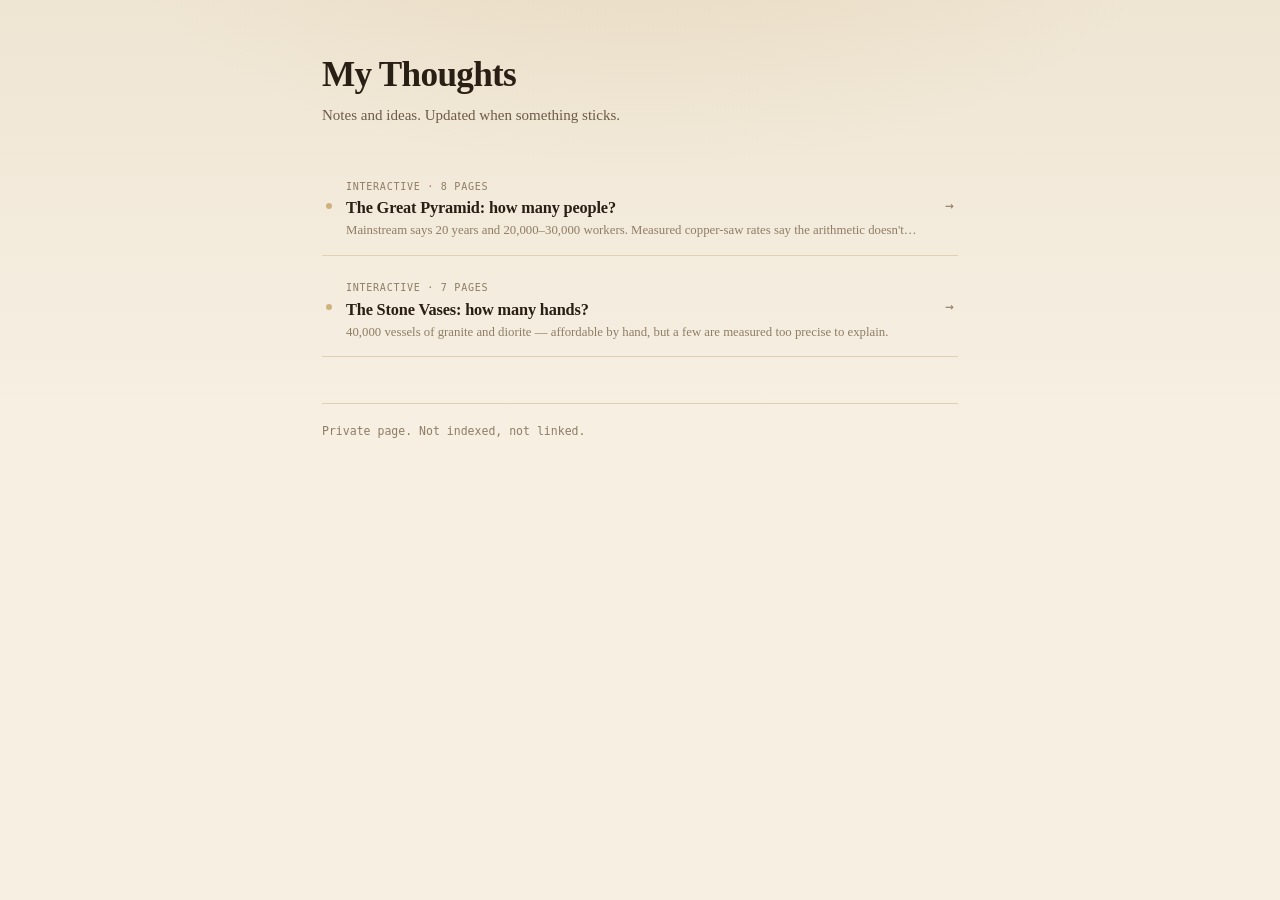
==== index.html @ 9104dd77 "feat(vases): new interactive page on the predynastic stone vases Sibling page to the pyramid explain" ====
<!DOCTYPE html>
<html lang="en">
<head>
<meta charset="utf-8">
<meta name="viewport" content="width=device-width, initial-scale=1">
<meta name="robots" content="noindex, nofollow, noarchive, nosnippet, noimageindex, nocache">
<meta name="googlebot" content="noindex, nofollow, noarchive, nosnippet, noimageindex, nocache">
<meta name="bingbot" content="noindex, nofollow, noarchive, nosnippet">
<meta name="referrer" content="no-referrer">
<link rel="icon" href="data:,">
<title>My Thoughts</title>
<style>
  :root{
    --bg:#14100b; --bg-2:#1a150f;
    --surface:#221b13; --surface-2:#2b2219;
    --line:#3d3025; --line-2:#54432f;
    --text:#f2e8d8; --muted:#b9a68c; --dim:#8a7a63;
    --gold:#D9A441; --gold-2:#B8862E;
    --radius:12px;
    --mono:ui-monospace,SFMono-Regular,Menlo,Consolas,monospace;
    --serif:"Iowan Old Style","Palatino Linotype",Palatino,Georgia,serif;
  }
  @media (prefers-color-scheme:light){
    :root{
      --bg:#f6efe2; --bg-2:#efe5d3;
      --surface:#fffdf8; --surface-2:#f4ead8;
      --line:#e0d0b4; --line-2:#c9b291;
      --text:#2a1f14; --muted:#6d5b45; --dim:#8f7d64;
      --gold:#A9781B; --gold-2:#8A6114;
    }
  }
  *{box-sizing:border-box}
  html{-webkit-text-size-adjust:100%}
  body{
    margin:0;background:var(--bg);color:var(--text);
    font:16px/1.6 var(--serif);-webkit-font-smoothing:antialiased;
    background-image:radial-gradient(ellipse 900px 480px at 50% -14%, color-mix(in srgb,var(--gold) 10%,transparent), transparent 62%),
                     linear-gradient(180deg,var(--bg-2),var(--bg) 45%);
    background-attachment:fixed;
    min-height:100vh;
  }
  .wrap{max-width:680px;margin:0 auto;padding:56px 22px 90px}

  header{margin-bottom:30px}
  h1{font-size:clamp(1.7rem,4.5vw,2.2rem);line-height:1.1;margin:0 0 8px;
    letter-spacing:-.02em;font-weight:600}
  .tagline{color:var(--muted);margin:0;font-size:.94rem}


  /* ── compact topic list ─────────────────────────────── */
  .topics{display:grid;gap:2px}

  a.topic{
    display:grid;grid-template-columns:auto 1fr auto;gap:14px;align-items:center;
    padding:15px 4px;text-decoration:none;color:inherit;
    border-bottom:1px solid var(--line);
    transition:padding .16s,background .16s;
  }
  a.topic:hover{background:color-mix(in srgb,var(--gold) 5%,transparent);padding-left:10px}
  a.topic:hover .tt{color:var(--gold)}
  a.topic:hover .arrow{color:var(--gold);transform:translateX(3px)}
  a.topic:focus-visible{outline:2px solid var(--gold);outline-offset:2px;border-radius:4px}

  .mark{width:6px;height:6px;border-radius:50%;background:var(--gold);opacity:.5;flex:none}
  a.topic:hover .mark{opacity:1}

  .tmain{min-width:0}
  .tt{font-size:1.02rem;font-weight:600;line-height:1.35;margin:0 0 2px;
    letter-spacing:-.01em;transition:color .16s}
  .td{font-size:.8rem;color:var(--dim);margin:0;line-height:1.45;
    display:-webkit-box;-webkit-line-clamp:1;-webkit-box-orient:vertical;overflow:hidden}
  .arrow{color:var(--dim);font-family:var(--mono);font-size:.9rem;transition:color .16s,transform .16s;flex:none}

  .meta{font-family:var(--mono);font-size:.63rem;letter-spacing:.07em;text-transform:uppercase;
    color:var(--dim);margin-bottom:2px}

  footer{margin-top:46px;padding-top:18px;border-top:1px solid var(--line);
    color:var(--dim);font-size:.72rem;font-family:var(--mono);line-height:1.6}

  @media (max-width:520px){
    .wrap{padding:38px 16px 70px}
    a.topic{padding:13px 2px}
    .td{-webkit-line-clamp:2}
  }
  @media (prefers-reduced-motion:reduce){*{transition:none!important}}
</style>
</head>
<body>
<div class="wrap">

  <header>
    <h1>My Thoughts</h1>
    <p class="tagline">Notes and ideas. Updated when something sticks.</p>
  </header>

  <main class="topics" id="topics">

    <a class="topic" href="pyramids/" data-topics="pyramids">
      <span class="mark"></span>
      <span class="tmain">
        <span class="meta">Interactive · 8 pages</span>
        <div class="tt">The Great Pyramid: how many people?</div>
        <p class="td">Mainstream says 20 years and 20,000–30,000 workers. Measured copper-saw rates say the arithmetic doesn't close.</p>
      </span>
      <span class="arrow">→</span>
    </a>

    <a class="topic" href="vases/" data-topics="vases">
      <span class="mark"></span>
      <span class="tmain">
        <span class="meta">Interactive · 7 pages</span>
        <div class="tt">The Stone Vases: how many hands?</div>
        <p class="td">40,000 vessels of granite and diorite — affordable by hand, but a few are measured too precise to explain.</p>
      </span>
      <span class="arrow">→</span>
    </a>

  </main>

  <footer>
    Private page. Not indexed, not linked.
  </footer>

</div>

<script>
(() => {
  /* single topic for now — nothing to filter */
})();
</script>
</body>
</html>
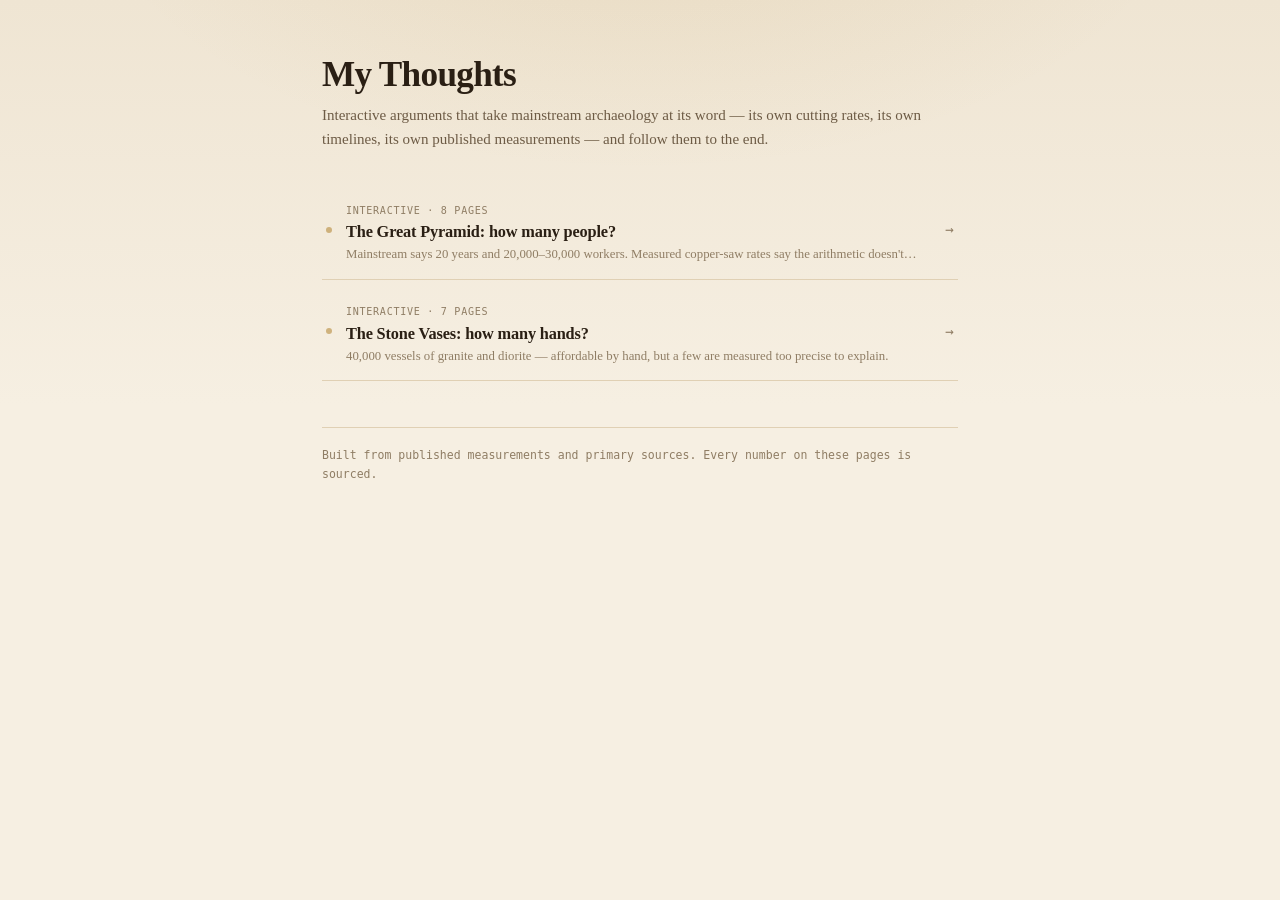
==== commit 3818bd97: "feat(seo): make the site indexable and crawlable Reverses the link-only posture: robots.txt now allo" ====
--- a/index.html
+++ b/index.html
@@ -3,12 +3,55 @@
 <head>
 <meta charset="utf-8">
 <meta name="viewport" content="width=device-width, initial-scale=1">
-<meta name="robots" content="noindex, nofollow, noarchive, nosnippet, noimageindex, nocache">
-<meta name="googlebot" content="noindex, nofollow, noarchive, nosnippet, noimageindex, nocache">
-<meta name="bingbot" content="noindex, nofollow, noarchive, nosnippet">
-<meta name="referrer" content="no-referrer">
+<meta name="referrer" content="strict-origin-when-cross-origin">
 <link rel="icon" href="data:,">
-<title>My Thoughts</title>
+<title>My Thoughts — ancient engineering, checked</title>
+<meta name="description" content="Interactive explainers that take mainstream archaeology's own numbers and follow them to the end: the Great Pyramid's workforce and the Egyptian stone vases.">
+<meta name="author" content="Milan Kuba">
+<meta name="robots" content="index, follow, max-image-preview:large, max-snippet:-1">
+<link rel="canonical" href="https://akumetsu183.github.io/my-thoughts-y9e38ene61ed/">
+
+<!-- Open Graph -->
+<meta property="og:type" content="website">
+<meta property="og:site_name" content="My Thoughts">
+<meta property="og:title" content="My Thoughts — ancient engineering, checked">
+<meta property="og:description" content="Interactive explainers that take mainstream archaeology's own numbers and follow them to the end: the Great Pyramid's workforce and the Egyptian stone vases.">
+<meta property="og:url" content="https://akumetsu183.github.io/my-thoughts-y9e38ene61ed/">
+<meta property="og:locale" content="en_GB">
+<meta property="og:image" content="https://akumetsu183.github.io/my-thoughts-y9e38ene61ed/og-card.png">
+<meta property="og:image:width" content="1200">
+<meta property="og:image:height" content="630">
+<meta property="og:image:alt" content="My Thoughts — interactive arguments about ancient engineering">
+
+<!-- Twitter / X -->
+<meta name="twitter:card" content="summary_large_image">
+<meta name="twitter:title" content="My Thoughts — ancient engineering, checked">
+<meta name="twitter:description" content="Interactive explainers that take mainstream archaeology's own numbers and follow them to the end: the Great Pyramid's workforce and the Egyptian stone vases.">
+<meta name="twitter:image" content="https://akumetsu183.github.io/my-thoughts-y9e38ene61ed/og-card.png">
+
+<script type="application/ld+json">
+{
+  "@context": "https://schema.org",
+  "@type": "WebSite",
+  "name": "My Thoughts",
+  "url": "https://akumetsu183.github.io/my-thoughts-y9e38ene61ed/",
+  "description": "Interactive explainers on ancient engineering, built from published measurements and primary sources.",
+  "inLanguage": "en",
+  "hasPart": [
+    {
+      "@type": "WebPage",
+      "name": "The Great Pyramid: how many people?",
+      "url": "https://akumetsu183.github.io/my-thoughts-y9e38ene61ed/pyramids/"
+    },
+    {
+      "@type": "WebPage",
+      "name": "The Stone Vases: how many hands?",
+      "url": "https://akumetsu183.github.io/my-thoughts-y9e38ene61ed/vases/"
+    }
+  ]
+}
+</script>
+
 <style>
   :root{
     --bg:#14100b; --bg-2:#1a150f;
@@ -90,7 +133,7 @@
 
   <header>
     <h1>My Thoughts</h1>
-    <p class="tagline">Notes and ideas. Updated when something sticks.</p>
+    <p class="tagline">Interactive arguments that take mainstream archaeology at its word — its own cutting rates, its own timelines, its own published measurements — and follow them to the end.</p>
   </header>
 
   <main class="topics" id="topics">
@@ -118,7 +161,7 @@
   </main>
 
   <footer>
-    Private page. Not indexed, not linked.
+    Built from published measurements and primary sources. Every number on these pages is sourced.
   </footer>
 
 </div>
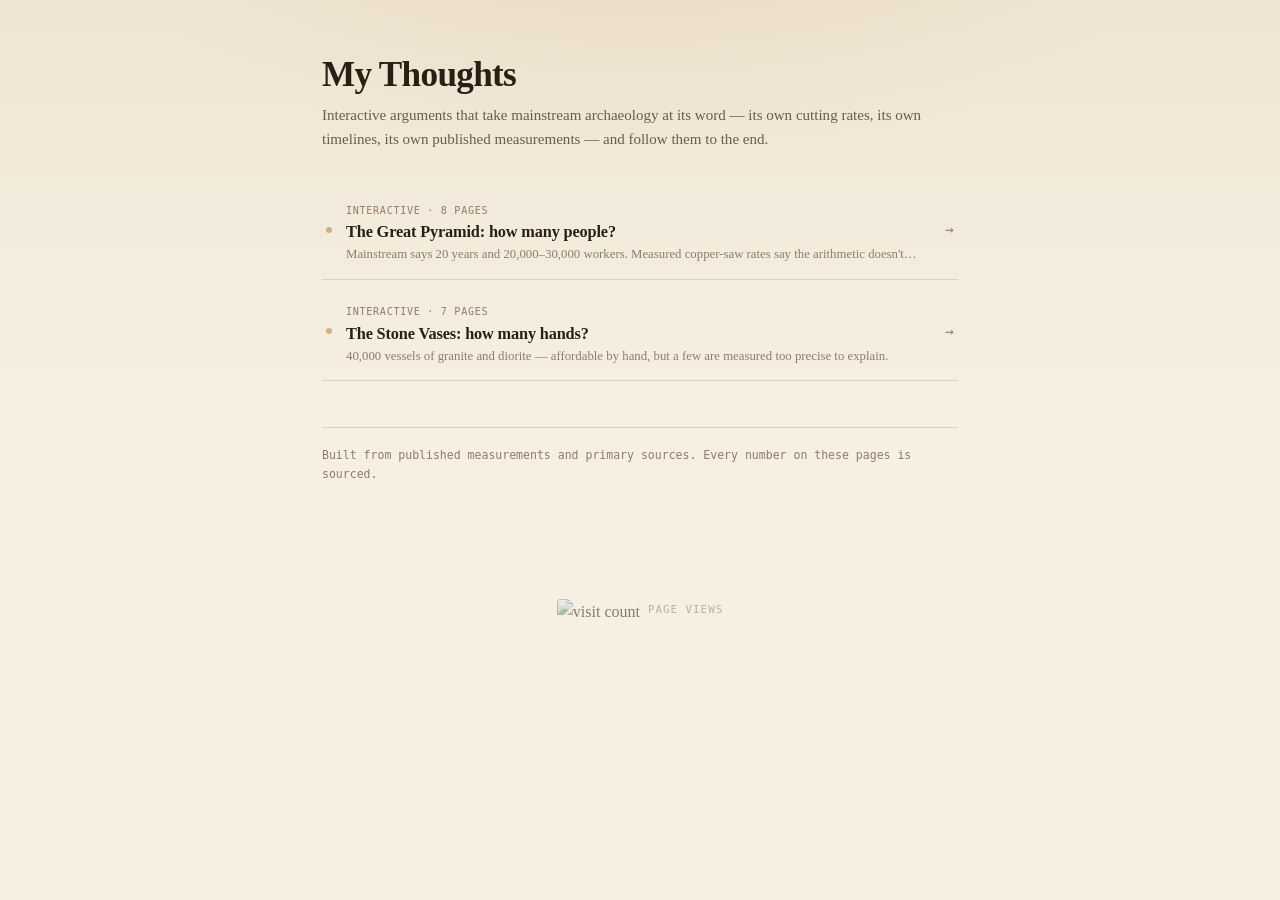
==== commit 4aea437a: "feat: add per-page visit counters GitHub Pages serves static files with no access logs, so any count" ====
--- a/index.html
+++ b/index.html
@@ -126,6 +126,13 @@
     .td{-webkit-line-clamp:2}
   }
   @media (prefers-reduced-motion:reduce){*{transition:none!important}}
+  /* ── VISIT COUNTER ── */
+  .visits{display:flex;align-items:center;gap:8px;justify-content:center;
+    padding:26px 0 34px;opacity:.55;transition:opacity .2s}
+  .visits:hover{opacity:.9}
+  .visits img{height:20px;width:auto;border-radius:3px;filter:saturate(.55) brightness(.95)}
+  .visits span{font:500 .68rem var(--mono);letter-spacing:.09em;
+    text-transform:uppercase;color:var(--dim)}
 </style>
 </head>
 <body>
@@ -171,5 +178,9 @@
   /* single topic for now — nothing to filter */
 })();
 </script>
-</body>
+<div class="visits">
+      <img src="https://hits.sh/github.com/akumetsu183/my-thoughts-y9e38ene61ed.svg?label=visits&amp;color=B08D57" alt="visit count">
+      <span>page views</span>
+    </div>
+    </body>
 </html>
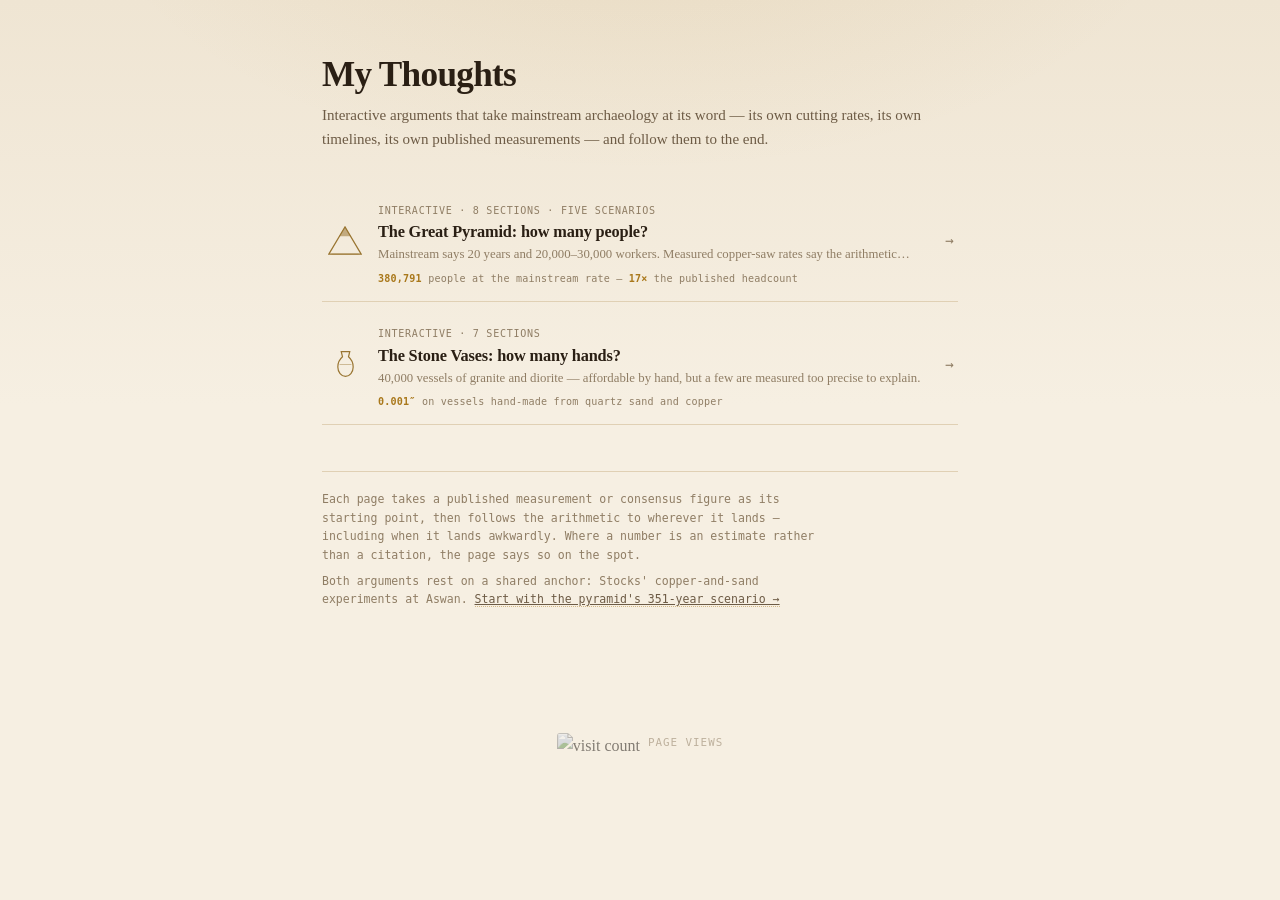
==== commit 1ace9598: "site: fix crawl-nav/footer/ARIA, add shareable state, shared header and cross-links" ====
--- a/index.html
+++ b/index.html
@@ -104,8 +104,13 @@
   a.topic:hover .arrow{color:var(--gold);transform:translateX(3px)}
   a.topic:focus-visible{outline:2px solid var(--gold);outline-offset:2px;border-radius:4px}
 
-  .mark{width:6px;height:6px;border-radius:50%;background:var(--gold);opacity:.5;flex:none}
-  a.topic:hover .mark{opacity:1}
+  .sig{flex:none;width:38px;display:flex;align-items:center;justify-content:center;
+    color:var(--gold-2);opacity:.85;transition:opacity .16s,color .16s}
+  a.topic:hover .sig{opacity:1;color:var(--gold)}
+  .find{display:block;margin-top:7px;font-family:var(--mono);font-size:.63rem;
+    letter-spacing:.02em;color:var(--dim);line-height:1.5}
+  .find b{color:var(--gold);font-weight:700}
+  a.topic:hover .find b{color:var(--gold)}
 
   .tmain{min-width:0}
   .tt{font-size:1.02rem;font-weight:600;line-height:1.35;margin:0 0 2px;
@@ -119,6 +124,9 @@
 
   footer{margin-top:46px;padding-top:18px;border-top:1px solid var(--line);
     color:var(--dim);font-size:.72rem;font-family:var(--mono);line-height:1.6}
+  footer p{margin:0 0 8px;max-width:72ch}
+  footer a{color:var(--muted);border-bottom:1px dotted color-mix(in srgb,var(--gold) 45%,transparent)}
+  footer a:hover{color:var(--gold);border-bottom-style:solid}
 
   @media (max-width:520px){
     .wrap{padding:38px 16px 70px}
@@ -146,21 +154,27 @@
   <main class="topics" id="topics">
 
     <a class="topic" href="pyramids/" data-topics="pyramids">
-      <span class="mark"></span>
+      <span class="sig" aria-hidden="true">
+        <svg viewBox="0 0 40 34" width="34" height="29"><path d="M20 1 39 33H1Z" fill="none" stroke="currentColor" stroke-width="1.4"/><path d="M20 1 27 12H13Z" fill="currentColor" opacity=".55"/><path d="M4 33h32" stroke="currentColor" stroke-width="1.1" opacity=".45"/></svg>
+      </span>
       <span class="tmain">
-        <span class="meta">Interactive · 8 pages</span>
+        <span class="meta">Interactive · 8 sections · five scenarios</span>
         <div class="tt">The Great Pyramid: how many people?</div>
         <p class="td">Mainstream says 20 years and 20,000–30,000 workers. Measured copper-saw rates say the arithmetic doesn't close.</p>
+        <span class="find"><b>380,791</b> people at the mainstream rate — <b>17×</b> the published headcount</span>
       </span>
       <span class="arrow">→</span>
     </a>
 
     <a class="topic" href="vases/" data-topics="vases">
-      <span class="mark"></span>
+      <span class="sig" aria-hidden="true">
+        <svg viewBox="0 0 34 34" width="29" height="29"><path d="M12 2h10l-1.5 6c3.5 3 5.5 7 5.5 12 0 6-4 11-9 11S8 26 8 20c0-5 2-9 5.5-12Z" fill="none" stroke="currentColor" stroke-width="1.4"/><path d="M10 17h14" stroke="currentColor" stroke-width="1" opacity=".5"/></svg>
+      </span>
       <span class="tmain">
-        <span class="meta">Interactive · 7 pages</span>
+        <span class="meta">Interactive · 7 sections</span>
         <div class="tt">The Stone Vases: how many hands?</div>
         <p class="td">40,000 vessels of granite and diorite — affordable by hand, but a few are measured too precise to explain.</p>
+        <span class="find"><b>0.001″</b> on vessels hand-made from quartz sand and copper</span>
       </span>
       <span class="arrow">→</span>
     </a>
@@ -168,7 +182,8 @@
   </main>
 
   <footer>
-    Built from published measurements and primary sources. Every number on these pages is sourced.
+    <p>Each page takes a published measurement or consensus figure as its starting point, then follows the arithmetic to wherever it lands — including when it lands awkwardly. Where a number is an estimate rather than a citation, the page says so on the spot.</p>
+    <p>Both arguments rest on a shared anchor: Stocks' copper-and-sand experiments at Aswan. <a href="pyramids/?preset=solveyears#verdict">Start with the pyramid's 351-year scenario →</a></p>
   </footer>
 
 </div>
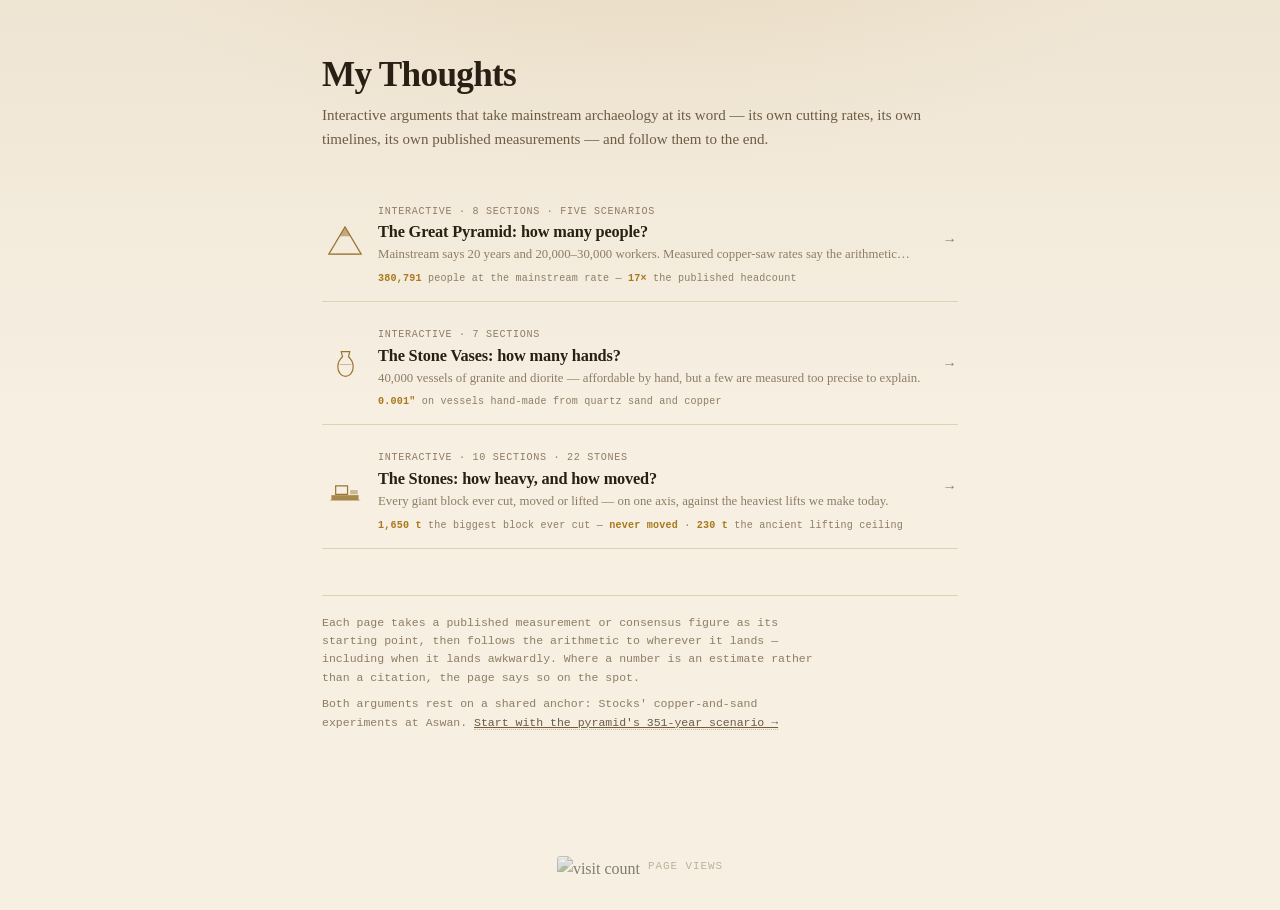
==== commit 3590ef44: "feat(stones): the size of the megaliths, on one axis against modern lifts New page: every giant bloc" ====
--- a/index.html
+++ b/index.html
@@ -47,6 +47,11 @@
       "@type": "WebPage",
       "name": "The Stone Vases: how many hands?",
       "url": "https://akumetsu183.github.io/my-thoughts-y9e38ene61ed/vases/"
+    },
+    {
+      "@type": "WebPage",
+      "name": "How heavy is the heaviest stone ever moved?",
+      "url": "https://akumetsu183.github.io/my-thoughts-y9e38ene61ed/stones/"
     }
   ]
 }
@@ -179,6 +184,19 @@
       <span class="arrow">→</span>
     </a>
 
+    <a class="topic" href="stones/" data-topics="stones">
+      <span class="sig" aria-hidden="true">
+        <svg viewBox="0 0 40 34" width="34" height="29"><path d="M4 26h32v6H4z" fill="currentColor" opacity=".85"/><path d="M9 15h14v10H9z" fill="none" stroke="currentColor" stroke-width="1.4"/><path d="M26 20h9v5h-9z" fill="currentColor" opacity=".45"/><path d="M2 32h36" stroke="currentColor" stroke-width="1.1" opacity=".4"/></svg>
+      </span>
+      <span class="tmain">
+        <span class="meta">Interactive · 10 sections · 22 stones</span>
+        <div class="tt">The Stones: how heavy, and how moved?</div>
+        <p class="td">Every giant block ever cut, moved or lifted — on one axis, against the heaviest lifts we make today.</p>
+        <span class="find"><b>1,650 t</b> the biggest block ever cut — <b>never moved</b> · <b>230 t</b> the ancient lifting ceiling</span>
+      </span>
+      <span class="arrow">→</span>
+    </a>
+
   </main>
 
   <footer>
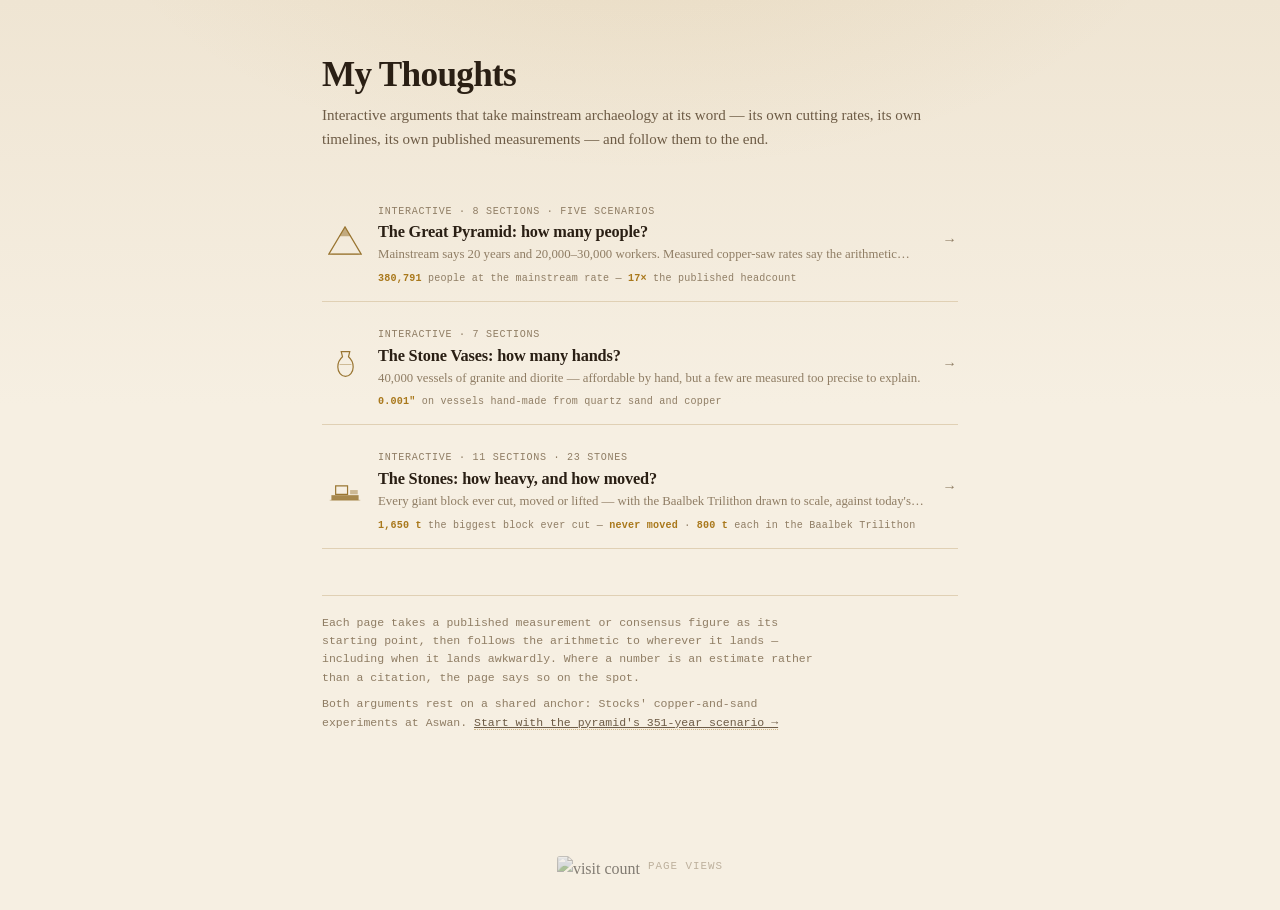
==== commit eba5dd69: "feat(stones): the Baalbek Trilithon, drawn to scale against a person Adds the section people are act" ====
--- a/index.html
+++ b/index.html
@@ -189,10 +189,10 @@
         <svg viewBox="0 0 40 34" width="34" height="29"><path d="M4 26h32v6H4z" fill="currentColor" opacity=".85"/><path d="M9 15h14v10H9z" fill="none" stroke="currentColor" stroke-width="1.4"/><path d="M26 20h9v5h-9z" fill="currentColor" opacity=".45"/><path d="M2 32h36" stroke="currentColor" stroke-width="1.1" opacity=".4"/></svg>
       </span>
       <span class="tmain">
-        <span class="meta">Interactive · 10 sections · 22 stones</span>
+        <span class="meta">Interactive · 11 sections · 23 stones</span>
         <div class="tt">The Stones: how heavy, and how moved?</div>
-        <p class="td">Every giant block ever cut, moved or lifted — on one axis, against the heaviest lifts we make today.</p>
-        <span class="find"><b>1,650 t</b> the biggest block ever cut — <b>never moved</b> · <b>230 t</b> the ancient lifting ceiling</span>
+        <p class="td">Every giant block ever cut, moved or lifted — with the Baalbek Trilithon drawn to scale, against today's heaviest lifts.</p>
+        <span class="find"><b>1,650 t</b> the biggest block ever cut — <b>never moved</b> · <b>800 t</b> each in the Baalbek Trilithon</span>
       </span>
       <span class="arrow">→</span>
     </a>
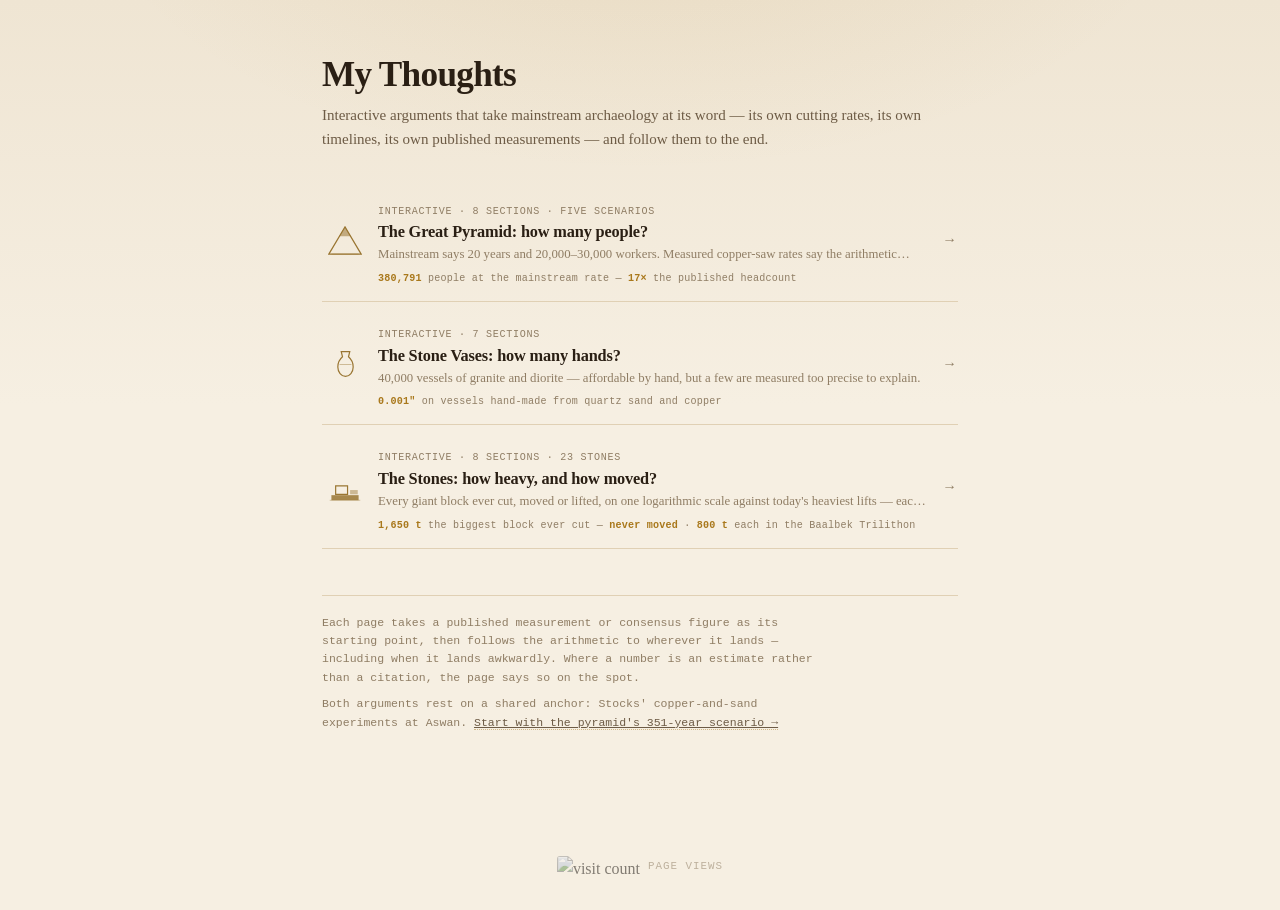
==== commit 166cf709: "fix(stones): remove the Baalbek Trilithon photo section Deletes the '04 — The photograph you're thin" ====
--- a/index.html
+++ b/index.html
@@ -189,9 +189,9 @@
         <svg viewBox="0 0 40 34" width="34" height="29"><path d="M4 26h32v6H4z" fill="currentColor" opacity=".85"/><path d="M9 15h14v10H9z" fill="none" stroke="currentColor" stroke-width="1.4"/><path d="M26 20h9v5h-9z" fill="currentColor" opacity=".45"/><path d="M2 32h36" stroke="currentColor" stroke-width="1.1" opacity=".4"/></svg>
       </span>
       <span class="tmain">
-        <span class="meta">Interactive · 11 sections · 23 stones</span>
+        <span class="meta">Interactive · 8 sections · 23 stones</span>
         <div class="tt">The Stones: how heavy, and how moved?</div>
-        <p class="td">Every giant block ever cut, moved or lifted — with the Baalbek Trilithon drawn to scale, against today's heaviest lifts.</p>
+        <p class="td">Every giant block ever cut, moved or lifted, on one logarithmic scale against today's heaviest lifts — each one clickable through to what it actually looks like.</p>
         <span class="find"><b>1,650 t</b> the biggest block ever cut — <b>never moved</b> · <b>800 t</b> each in the Baalbek Trilithon</span>
       </span>
       <span class="arrow">→</span>
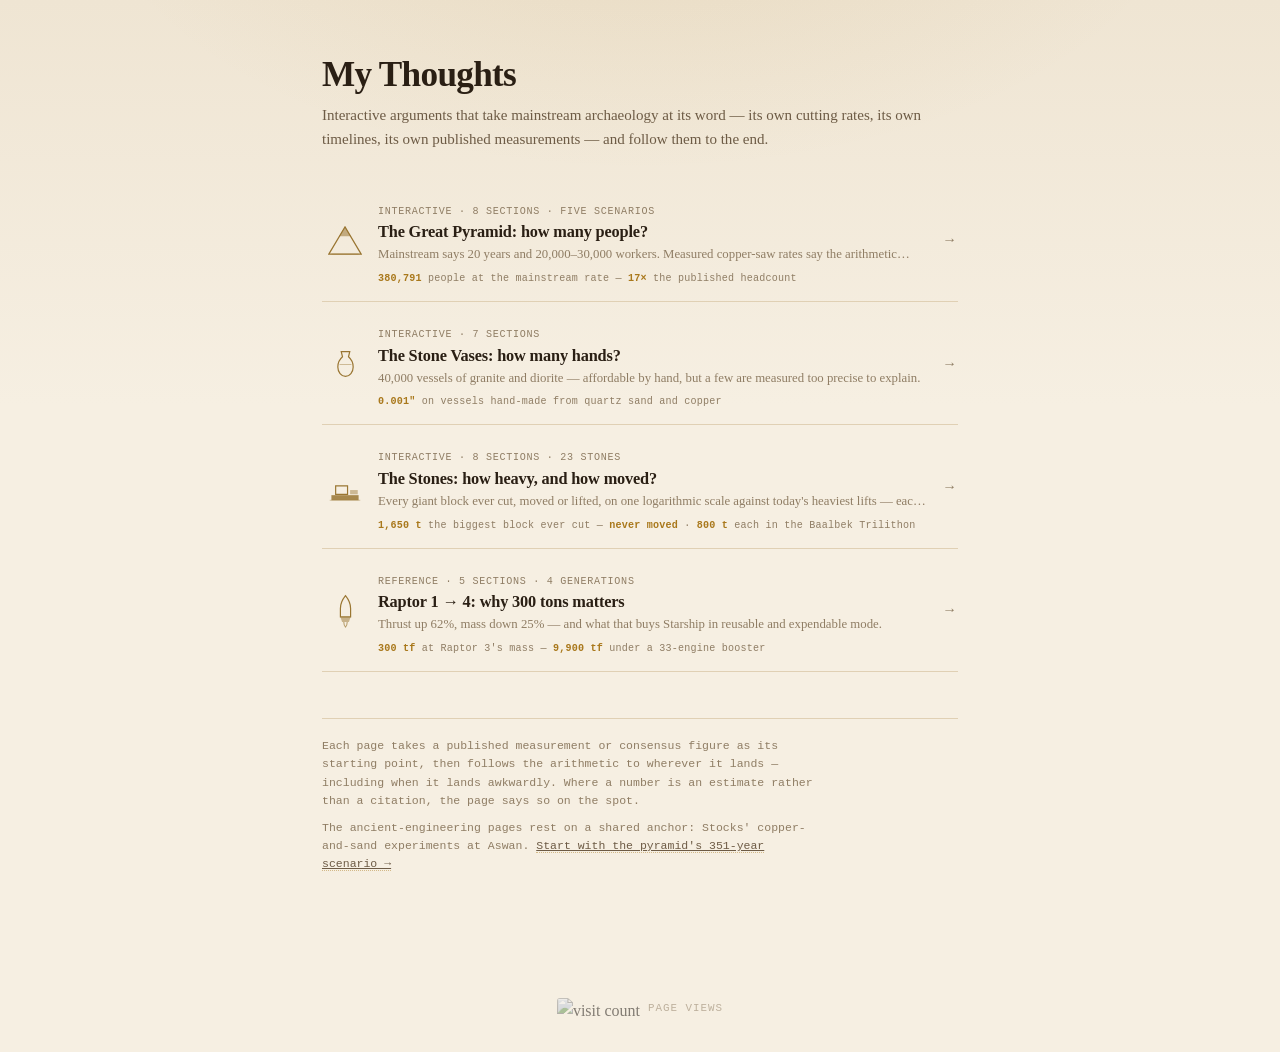
==== commit 555a5131: "feat(raptor): Raptor 1-4 comparison page with Starship V4 payload projection New page at /raptor/ co" ====
--- a/index.html
+++ b/index.html
@@ -52,6 +52,11 @@
       "@type": "WebPage",
       "name": "How heavy is the heaviest stone ever moved?",
       "url": "https://akumetsu183.github.io/my-thoughts-y9e38ene61ed/stones/"
+    },
+    {
+      "@type": "WebPage",
+      "name": "Raptor 1 to 4: thrust, mass and Starship payload",
+      "url": "https://akumetsu183.github.io/my-thoughts-y9e38ene61ed/raptor/"
     }
   ]
 }
@@ -197,11 +202,24 @@
       <span class="arrow">→</span>
     </a>
 
+    <a class="topic" href="raptor/" data-topics="raptor">
+      <span class="sig" aria-hidden="true">
+        <svg viewBox="0 0 34 40" width="29" height="34"><path d="M17 2c4 5 6 10 6 15v10H11V17c0-5 2-10 6-15Z" fill="none" stroke="currentColor" stroke-width="1.4"/><path d="M11 27h12l-2 6h-8Z" fill="currentColor" opacity=".5"/><path d="M15 33c0 3 1 5 2 6 1-1 2-3 2-6" fill="none" stroke="currentColor" stroke-width="1.2" opacity=".7"/></svg>
+      </span>
+      <span class="tmain">
+        <span class="meta">Reference · 5 sections · 4 generations</span>
+        <div class="tt">Raptor 1 → 4: why 300 tons matters</div>
+        <p class="td">Thrust up 62%, mass down 25% — and what that buys Starship in reusable and expendable mode.</p>
+        <span class="find"><b>300 tf</b> at Raptor 3's mass — <b>9,900 tf</b> under a 33-engine booster</span>
+      </span>
+      <span class="arrow">→</span>
+    </a>
+
   </main>
 
   <footer>
     <p>Each page takes a published measurement or consensus figure as its starting point, then follows the arithmetic to wherever it lands — including when it lands awkwardly. Where a number is an estimate rather than a citation, the page says so on the spot.</p>
-    <p>Both arguments rest on a shared anchor: Stocks' copper-and-sand experiments at Aswan. <a href="pyramids/?preset=solveyears#verdict">Start with the pyramid's 351-year scenario →</a></p>
+    <p>The ancient-engineering pages rest on a shared anchor: Stocks' copper-and-sand experiments at Aswan. <a href="pyramids/?preset=solveyears#verdict">Start with the pyramid's 351-year scenario →</a></p>
   </footer>
 
 </div>
